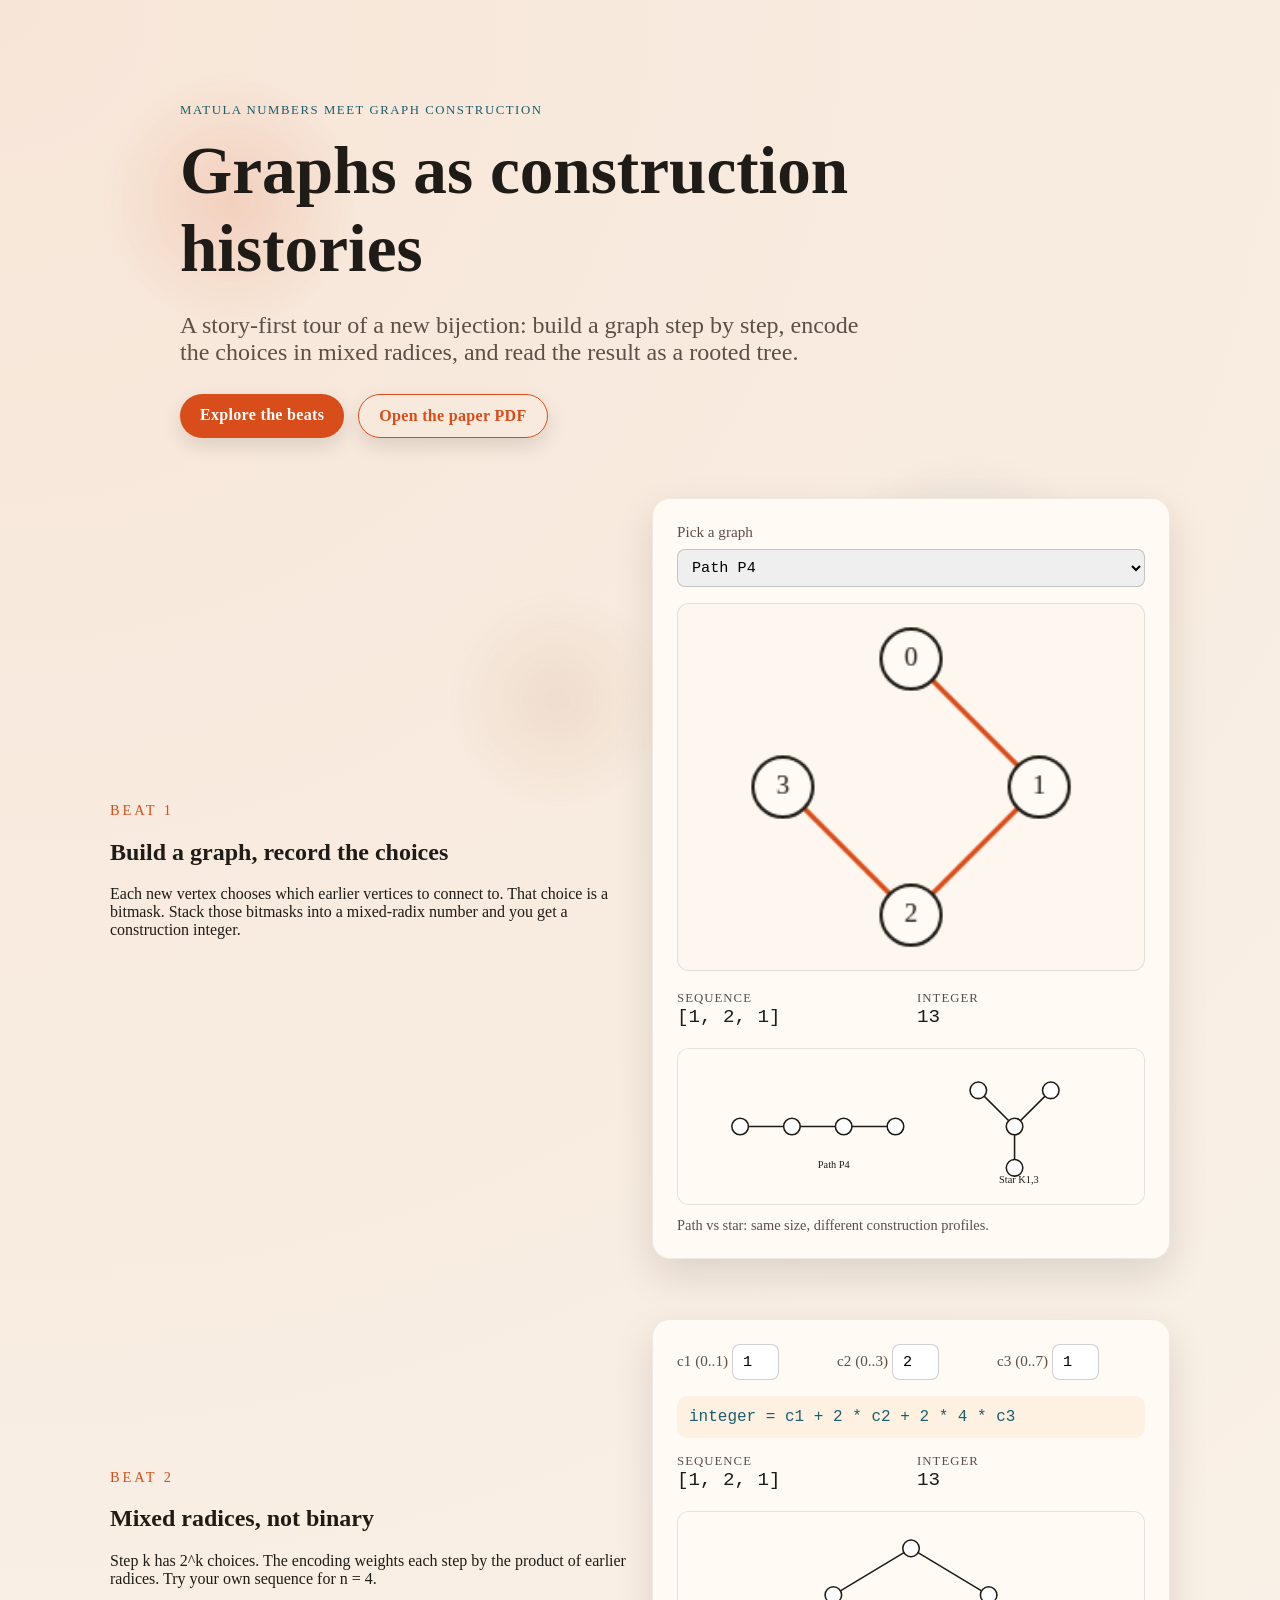
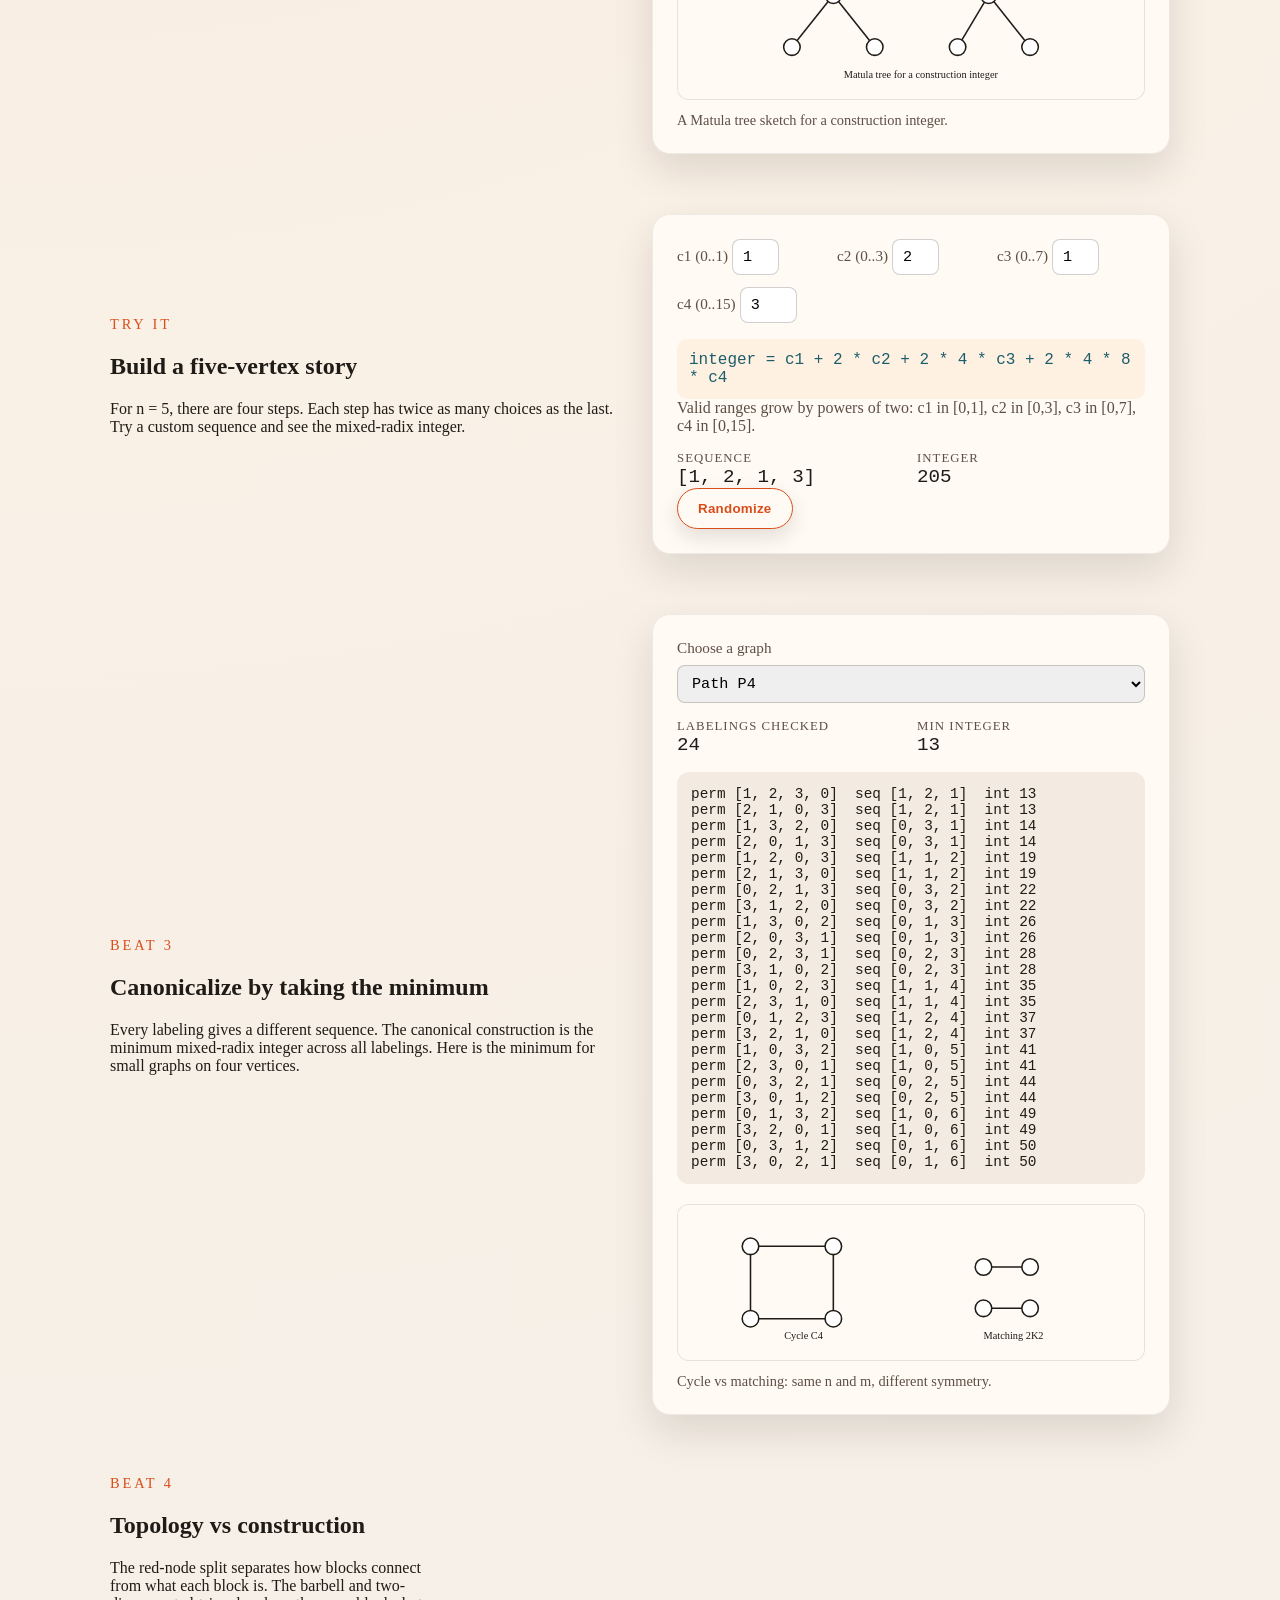
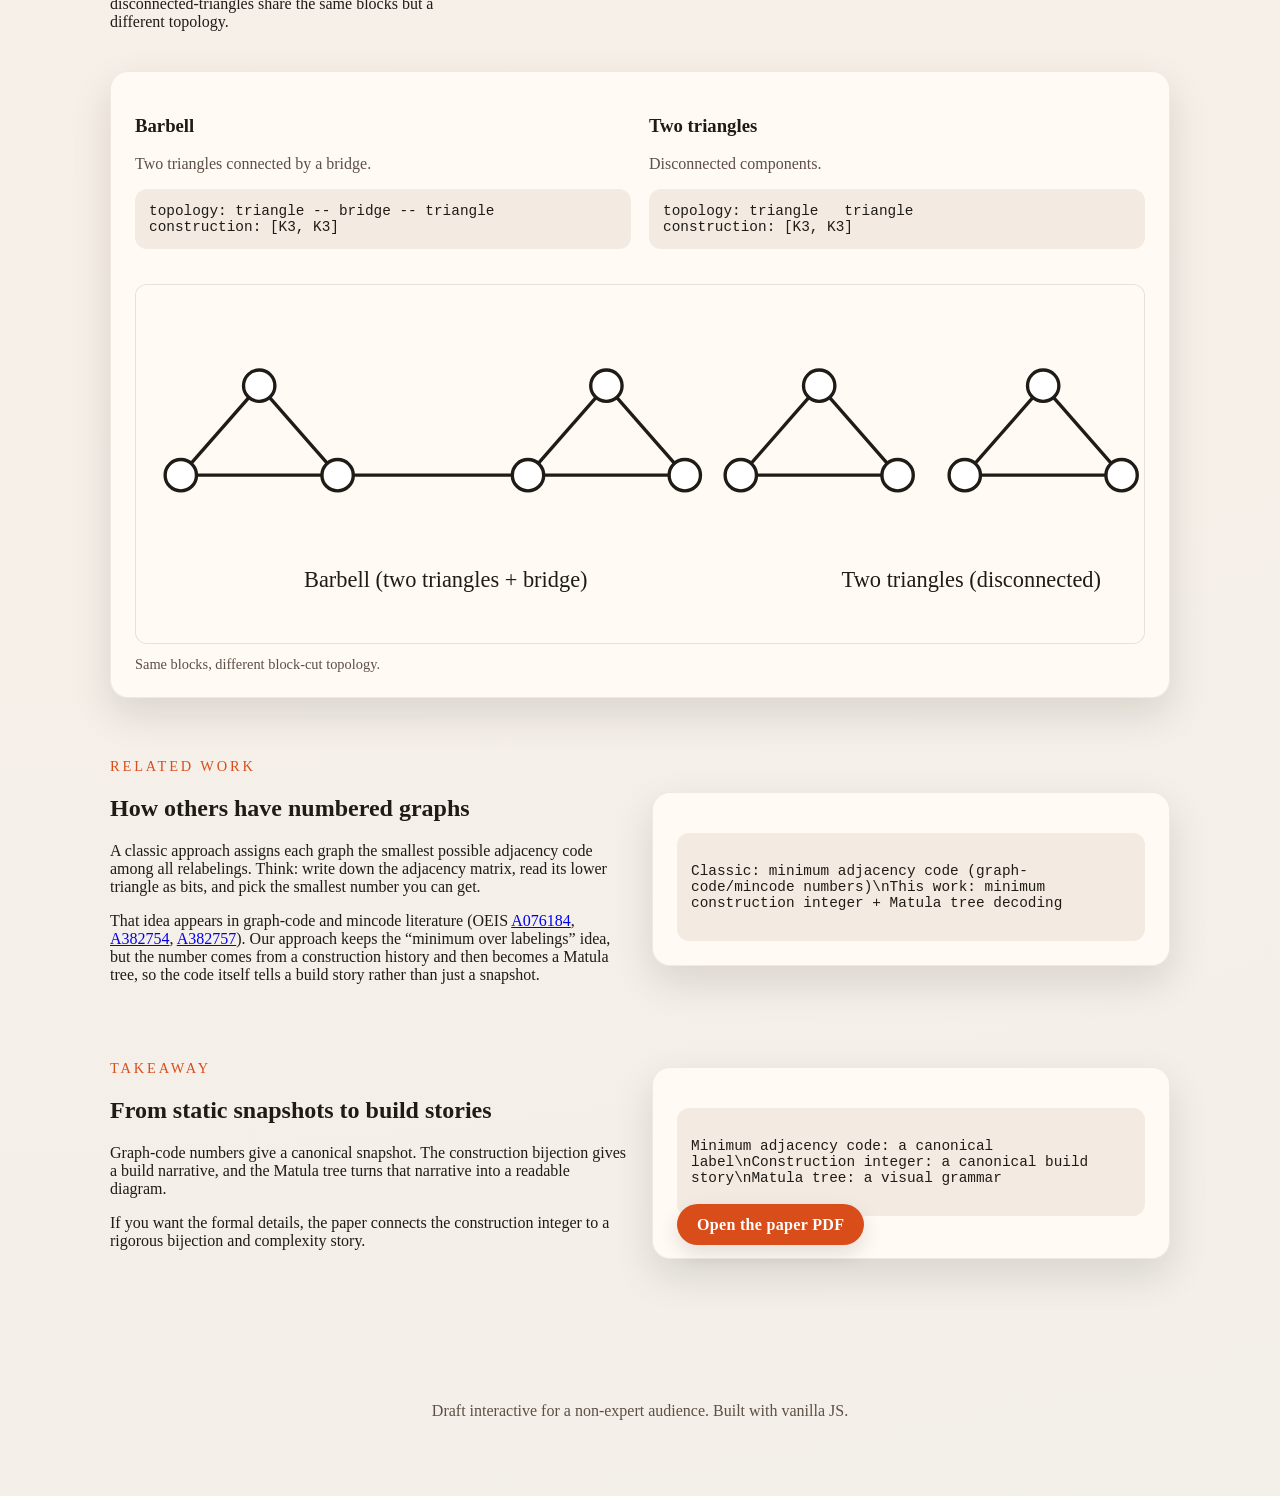
==== interactive/index.html @ 63966258 "Add paper/interactive drafts and OEIS tooling notes Co-Authored-By: Claude Opus 4.5 <noreply@anthrop" ====
<!doctype html>
<html lang="en">
<head>
  <meta charset="utf-8" />
  <meta name="viewport" content="width=device-width, initial-scale=1" />
  <title>Graphs as Construction Histories</title>
  <link rel="stylesheet" href="styles.css" />
</head>
<body>
  <div class="ambient">
    <span class="orb orb-a"></span>
    <span class="orb orb-b"></span>
    <span class="orb orb-c"></span>
  </div>

  <header class="hero">
    <div class="hero-inner">
      <p class="eyebrow">Matula numbers meet graph construction</p>
      <h1>Graphs as construction histories</h1>
      <p class="lead">
        A story-first tour of a new bijection: build a graph step by step,
        encode the choices in mixed radices, and read the result as a rooted tree.
      </p>
      <div class="hero-actions">
        <a class="btn" href="#beat-1">Explore the beats</a>
        <a class="btn ghost" href="../paper/main.pdf">Open the paper PDF</a>
      </div>
    </div>
  </header>

  <main>
    <section id="beat-1" class="beat">
      <div class="beat-text">
        <p class="beat-tag">Beat 1</p>
        <h2>Build a graph, record the choices</h2>
        <p>
          Each new vertex chooses which earlier vertices to connect to. That choice
          is a bitmask. Stack those bitmasks into a mixed-radix number and you get
          a construction integer.
        </p>
      </div>
      <div class="beat-card">
        <div class="control-row">
          <label for="graphSelect">Pick a graph</label>
          <select id="graphSelect"></select>
        </div>
        <canvas id="graphCanvas" width="280" height="220"></canvas>
        <div class="stat-grid">
          <div>
            <span class="stat-label">Sequence</span>
            <span id="seqDisplay" class="stat-value"></span>
          </div>
          <div>
            <span class="stat-label">Integer</span>
            <span id="intDisplay" class="stat-value"></span>
          </div>
        </div>
        <figure class="figure">
          <img src="../figures/path-star.svg" alt="Path P4 versus star K1,3" />
          <figcaption>Path vs star: same size, different construction profiles.</figcaption>
        </figure>
      </div>
    </section>

    <section class="beat">
      <div class="beat-text">
        <p class="beat-tag">Beat 2</p>
        <h2>Mixed radices, not binary</h2>
        <p>
          Step k has 2^k choices. The encoding weights each step by the product
          of earlier radices. Try your own sequence for n = 4.
        </p>
      </div>
      <div class="beat-card">
        <div class="control-row split">
          <div>
            <label for="c1">c1 (0..1)</label>
            <input id="c1" type="number" min="0" max="1" value="1" />
          </div>
          <div>
            <label for="c2">c2 (0..3)</label>
            <input id="c2" type="number" min="0" max="3" value="2" />
          </div>
          <div>
            <label for="c3">c3 (0..7)</label>
            <input id="c3" type="number" min="0" max="7" value="1" />
          </div>
        </div>
        <div class="formula">
          integer = c1 + 2 * c2 + 2 * 4 * c3
        </div>
        <div class="stat-grid">
          <div>
            <span class="stat-label">Sequence</span>
            <span id="customSeq" class="stat-value"></span>
          </div>
          <div>
            <span class="stat-label">Integer</span>
            <span id="customInt" class="stat-value"></span>
          </div>
        </div>
        <figure class="figure">
          <img src="../figures/matula-tree.svg" alt="Matula tree sketch" />
          <figcaption>A Matula tree sketch for a construction integer.</figcaption>
        </figure>
      </div>
    </section>

    <section class="beat">
      <div class="beat-text">
        <p class="beat-tag">Try It</p>
        <h2>Build a five-vertex story</h2>
        <p>
          For n = 5, there are four steps. Each step has twice as many choices as
          the last. Try a custom sequence and see the mixed-radix integer.
        </p>
      </div>
      <div class="beat-card">
        <div class="control-row split">
          <div>
            <label for="d1">c1 (0..1)</label>
            <input id="d1" type="number" min="0" max="1" value="1" />
          </div>
          <div>
            <label for="d2">c2 (0..3)</label>
            <input id="d2" type="number" min="0" max="3" value="2" />
          </div>
          <div>
            <label for="d3">c3 (0..7)</label>
            <input id="d3" type="number" min="0" max="7" value="1" />
          </div>
          <div>
            <label for="d4">c4 (0..15)</label>
            <input id="d4" type="number" min="0" max="15" value="3" />
          </div>
        </div>
        <div class="formula">
          integer = c1 + 2 * c2 + 2 * 4 * c3 + 2 * 4 * 8 * c4
        </div>
        <p class="mini">
          Valid ranges grow by powers of two: c1 in [0,1], c2 in [0,3], c3 in [0,7], c4 in [0,15].
        </p>
        <div class="stat-grid">
          <div>
            <span class="stat-label">Sequence</span>
            <span id="customSeq5" class="stat-value"></span>
          </div>
          <div>
            <span class="stat-label">Integer</span>
            <span id="customInt5" class="stat-value"></span>
          </div>
        </div>
        <button class="btn ghost" id="randomize5" type="button">Randomize</button>
      </div>
    </section>

    <section class="beat">
      <div class="beat-text">
        <p class="beat-tag">Beat 3</p>
        <h2>Canonicalize by taking the minimum</h2>
        <p>
          Every labeling gives a different sequence. The canonical construction is
          the minimum mixed-radix integer across all labelings. Here is the minimum
          for small graphs on four vertices.
        </p>
      </div>
      <div class="beat-card">
        <div class="control-row">
          <label for="canonSelect">Choose a graph</label>
          <select id="canonSelect"></select>
        </div>
        <div class="stat-grid">
          <div>
            <span class="stat-label">Labelings checked</span>
            <span id="canonCount" class="stat-value"></span>
          </div>
          <div>
            <span class="stat-label">Min integer</span>
            <span id="canonMin" class="stat-value"></span>
          </div>
        </div>
        <div class="mono-panel" id="canonSeqs"></div>
        <figure class="figure">
          <img src="../figures/cycle-matching.svg" alt="Cycle C4 versus matching 2K2" />
          <figcaption>Cycle vs matching: same n and m, different symmetry.</figcaption>
        </figure>
      </div>
    </section>

    <section class="beat">
      <div class="beat-text">
        <p class="beat-tag">Beat 4</p>
        <h2>Topology vs construction</h2>
        <p>
          The red-node split separates how blocks connect from what each block is.
          The barbell and two-disconnected-triangles share the same blocks but a
          different topology.
        </p>
      </div>
      <div class="beat-card wide">
        <div class="split-panel">
          <div>
            <h3>Barbell</h3>
            <p class="mini">Two triangles connected by a bridge.</p>
            <pre class="mono-panel">topology: triangle -- bridge -- triangle
construction: [K3, K3]</pre>
          </div>
          <div>
            <h3>Two triangles</h3>
            <p class="mini">Disconnected components.</p>
            <pre class="mono-panel">topology: triangle   triangle
construction: [K3, K3]</pre>
          </div>
        </div>
        <figure class="figure">
          <img src="../figures/barbell-two-triangles.svg" alt="Barbell versus two disconnected triangles" />
          <figcaption>Same blocks, different block-cut topology.</figcaption>
        </figure>
      </div>
    </section>

    <section class="beat">
      <div class="beat-text">
        <p class="beat-tag">Related Work</p>
        <h2>How others have numbered graphs</h2>
        <p>
          A classic approach assigns each graph the smallest possible adjacency
          code among all relabelings. Think: write down the adjacency matrix, read
          its lower triangle as bits, and pick the smallest number you can get.
        </p>
        <p>
          That idea appears in graph-code and mincode literature (OEIS
          <a href="https://oeis.org/A076184">A076184</a>,
          <a href="https://oeis.org/A382754">A382754</a>,
          <a href="https://oeis.org/A382757">A382757</a>). Our approach
          keeps the “minimum over labelings” idea, but the number comes from a
          construction history and then becomes a Matula tree, so the code itself
          tells a build story rather than just a snapshot.
        </p>
      </div>
      <div class="beat-card">
        <div class="mono-panel">
Classic: minimum adjacency code (graph-code/mincode numbers)\nThis work: minimum construction integer + Matula tree decoding
        </div>
      </div>
    </section>

    <section class="beat">
      <div class="beat-text">
        <p class="beat-tag">Takeaway</p>
        <h2>From static snapshots to build stories</h2>
        <p>
          Graph-code numbers give a canonical snapshot. The construction
          bijection gives a build narrative, and the Matula tree turns that
          narrative into a readable diagram.
        </p>
        <p>
          If you want the formal details, the paper connects the construction
          integer to a rigorous bijection and complexity story.
        </p>
      </div>
      <div class="beat-card">
        <div class="mono-panel">
Minimum adjacency code: a canonical label\nConstruction integer: a canonical build story\nMatula tree: a visual grammar
        </div>
        <a class="btn" href="../paper/main.pdf">Open the paper PDF</a>
      </div>
    </section>
  </main>

  <footer class="footer">
    <p>Draft interactive for a non-expert audience. Built with vanilla JS.</p>
  </footer>

  <script src="app.js"></script>
</body>
</html>
---- interactive/styles.css ----
:root {
  --ink: #1f1b16;
  --muted: #5d4f45;
  --accent: #d94d1a;
  --accent-2: #1b5e6b;
  --paper: #f8f2ea;
  --card: #fffaf4;
  --shadow: rgba(24, 18, 12, 0.12);
}

* {
  box-sizing: border-box;
}

body {
  margin: 0;
  font-family: "Cormorant Garamond", "Garamond", "Palatino Linotype", "Book Antiqua", serif;
  color: var(--ink);
  background: radial-gradient(circle at top left, #f7e6d8 0%, #f9f0e6 40%, #f3efe9 100%);
}

.ambient {
  position: fixed;
  inset: 0;
  pointer-events: none;
  z-index: -1;
}

.orb {
  position: absolute;
  border-radius: 50%;
  filter: blur(6px);
  opacity: 0.6;
  animation: float 12s ease-in-out infinite;
}

.orb-a {
  width: 260px;
  height: 260px;
  top: 8%;
  left: 8%;
  background: radial-gradient(circle, rgba(217, 77, 26, 0.25), transparent 70%);
}

.orb-b {
  width: 320px;
  height: 320px;
  top: 50%;
  right: 12%;
  background: radial-gradient(circle, rgba(27, 94, 107, 0.2), transparent 70%);
  animation-delay: -3s;
}

.orb-c {
  width: 220px;
  height: 220px;
  bottom: 10%;
  left: 35%;
  background: radial-gradient(circle, rgba(175, 128, 88, 0.2), transparent 70%);
  animation-delay: -6s;
}

@keyframes float {
  0%, 100% { transform: translateY(0); }
  50% { transform: translateY(-18px); }
}

.hero {
  padding: 90px 20px 60px;
  display: flex;
  justify-content: center;
}

.hero-inner {
  max-width: 920px;
  text-align: left;
}

.eyebrow {
  letter-spacing: 0.12em;
  text-transform: uppercase;
  font-size: 0.8rem;
  color: var(--accent-2);
  margin-bottom: 14px;
}

h1 {
  font-size: clamp(2.6rem, 6vw, 4.2rem);
  margin: 0 0 18px;
}

.lead {
  font-size: clamp(1.1rem, 2.2vw, 1.5rem);
  color: var(--muted);
  max-width: 700px;
}

.hero-actions {
  margin-top: 28px;
  display: flex;
  gap: 14px;
  flex-wrap: wrap;
}

.btn {
  background: var(--accent);
  color: white;
  text-decoration: none;
  padding: 12px 20px;
  border-radius: 999px;
  font-weight: 600;
  letter-spacing: 0.02em;
  box-shadow: 0 8px 20px var(--shadow);
}

.btn.ghost {
  background: transparent;
  color: var(--accent);
  border: 1px solid var(--accent);
}

main {
  max-width: 1100px;
  margin: 0 auto;
  padding: 0 20px 80px;
  display: grid;
  gap: 60px;
}

.beat {
  display: grid;
  gap: 24px;
  grid-template-columns: repeat(auto-fit, minmax(280px, 1fr));
  align-items: center;
}

.beat-tag {
  font-size: 0.9rem;
  text-transform: uppercase;
  letter-spacing: 0.2em;
  color: var(--accent);
  margin: 0 0 8px;
}

.beat-card {
  background: var(--card);
  padding: 24px;
  border-radius: 18px;
  box-shadow: 0 16px 40px var(--shadow);
  border: 1px solid rgba(55, 40, 30, 0.08);
}

.beat-card.wide {
  grid-column: 1 / -1;
}

.control-row {
  display: flex;
  flex-direction: column;
  gap: 8px;
  margin-bottom: 16px;
}

.control-row.split {
  display: grid;
  grid-template-columns: repeat(auto-fit, minmax(120px, 1fr));
  gap: 12px;
}

label {
  font-size: 0.95rem;
  color: var(--muted);
}

select, input {
  padding: 8px 10px;
  border-radius: 8px;
  border: 1px solid rgba(28, 20, 14, 0.2);
  font-family: "Courier New", "Courier", monospace;
  font-size: 0.95rem;
}

canvas {
  width: 100%;
  border-radius: 12px;
  background: #fef7ef;
  border: 1px solid rgba(55, 40, 30, 0.12);
}

.stat-grid {
  display: grid;
  grid-template-columns: repeat(auto-fit, minmax(140px, 1fr));
  gap: 12px;
  margin-top: 16px;
}

.stat-label {
  display: block;
  font-size: 0.8rem;
  color: var(--muted);
  text-transform: uppercase;
  letter-spacing: 0.08em;
}

.stat-value {
  font-size: 1.2rem;
  font-family: "Courier New", "Courier", monospace;
}

.formula {
  padding: 12px;
  background: #fff1e2;
  border-radius: 10px;
  font-family: "Courier New", "Courier", monospace;
  color: var(--accent-2);
}

.mono-panel {
  margin-top: 16px;
  padding: 14px;
  background: #f3ebe2;
  border-radius: 12px;
  font-family: "Courier New", "Courier", monospace;
  font-size: 0.9rem;
  white-space: pre-wrap;
}

.figure {
  margin: 20px 0 0;
}

.figure img {
  width: 100%;
  border-radius: 12px;
  border: 1px solid rgba(55, 40, 30, 0.12);
  background: #fffaf4;
}

.figure figcaption {
  margin-top: 8px;
  font-size: 0.9rem;
  color: var(--muted);
}

.split-panel {
  display: grid;
  grid-template-columns: repeat(auto-fit, minmax(220px, 1fr));
  gap: 18px;
}

.mini {
  color: var(--muted);
  margin-top: 0;
}

.footer {
  padding: 40px 20px 60px;
  text-align: center;
  color: var(--muted);
}

@media (max-width: 720px) {
  .hero {
    padding: 70px 20px 40px;
  }
  .hero-actions {
    flex-direction: column;
    align-items: flex-start;
  }
}
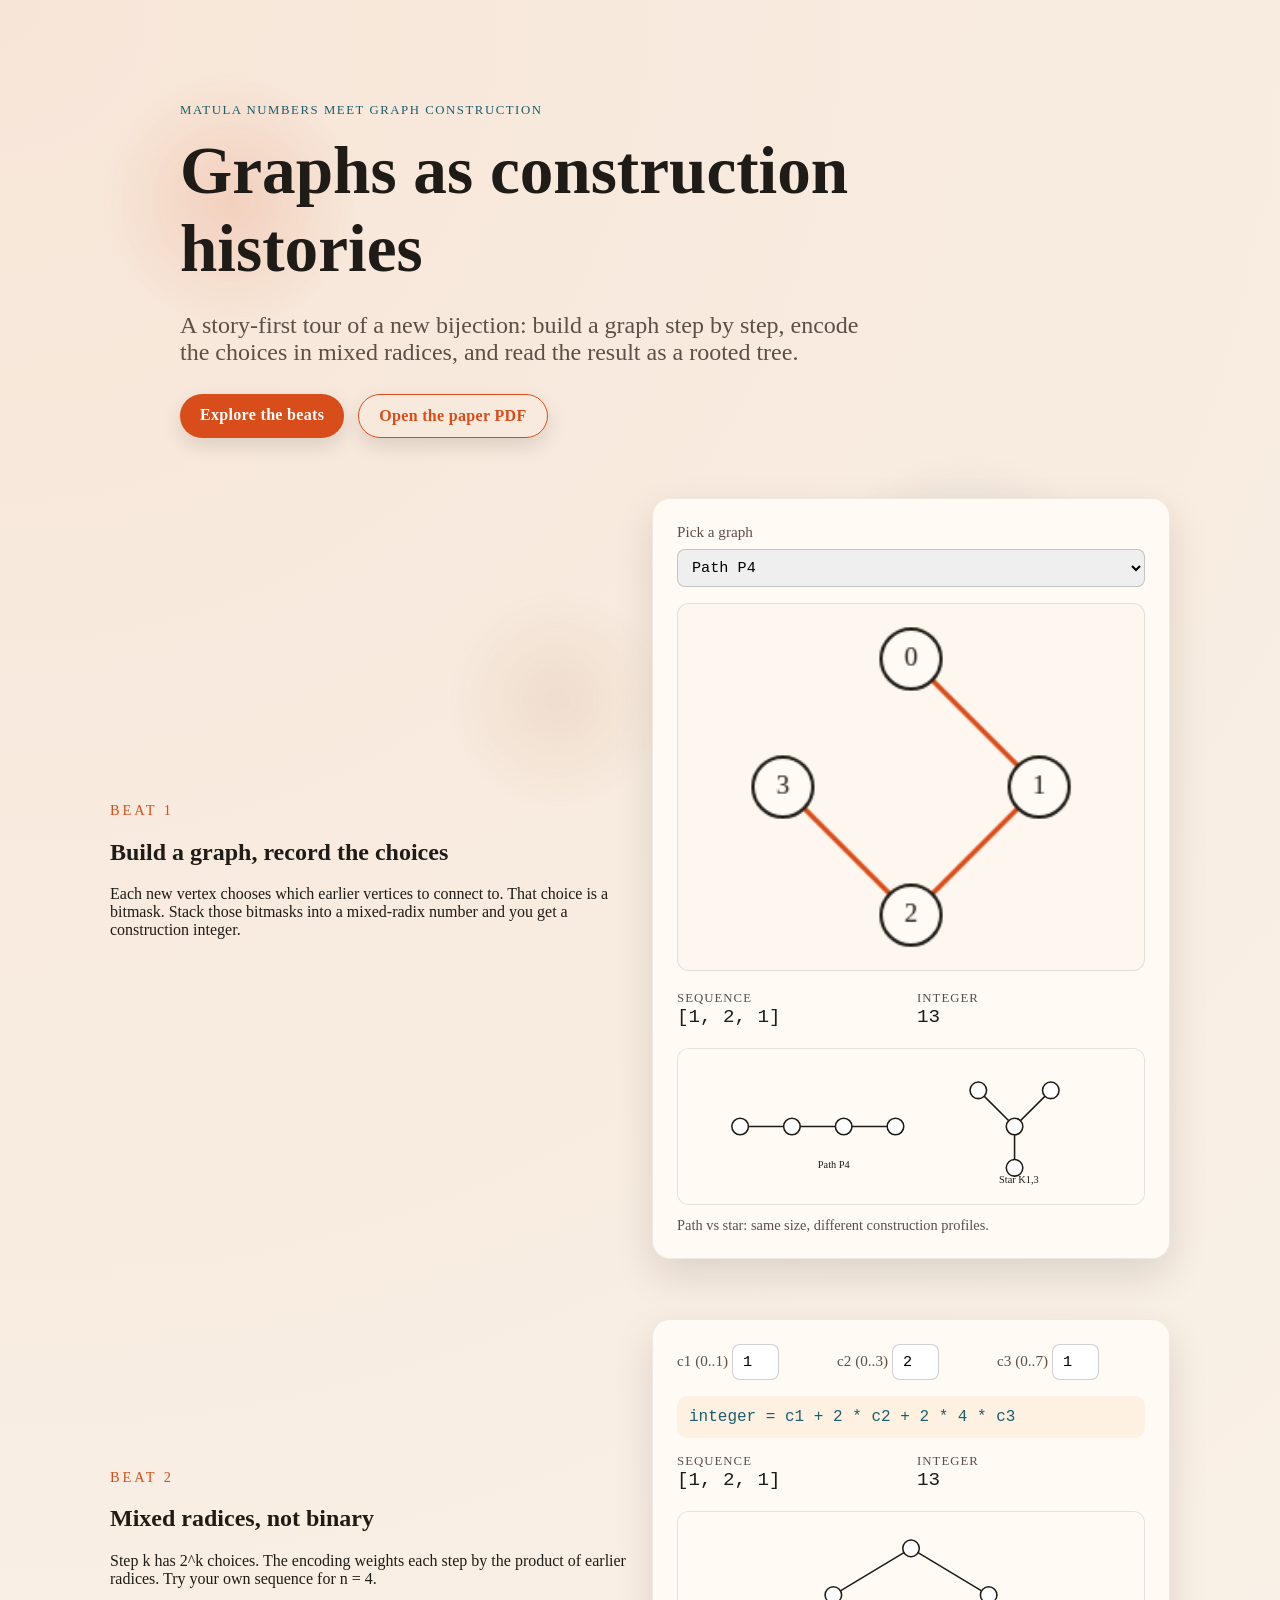
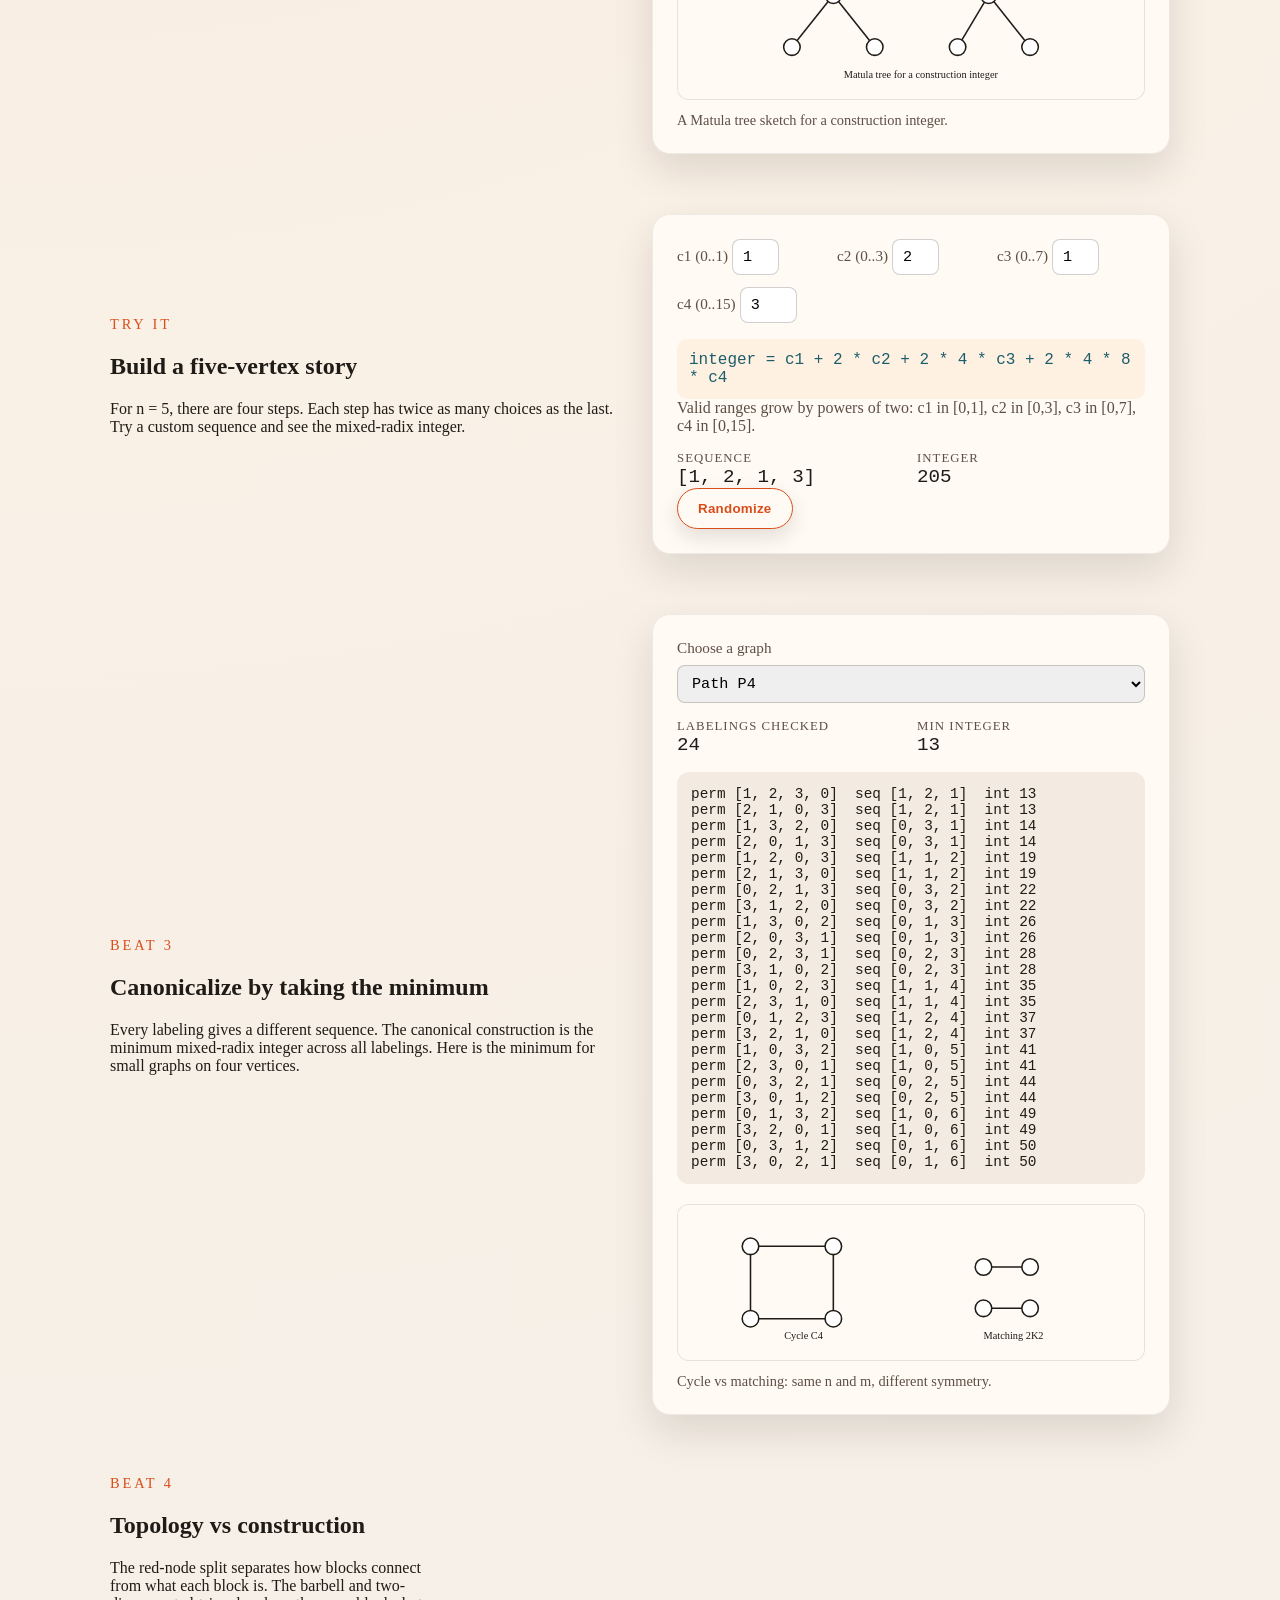
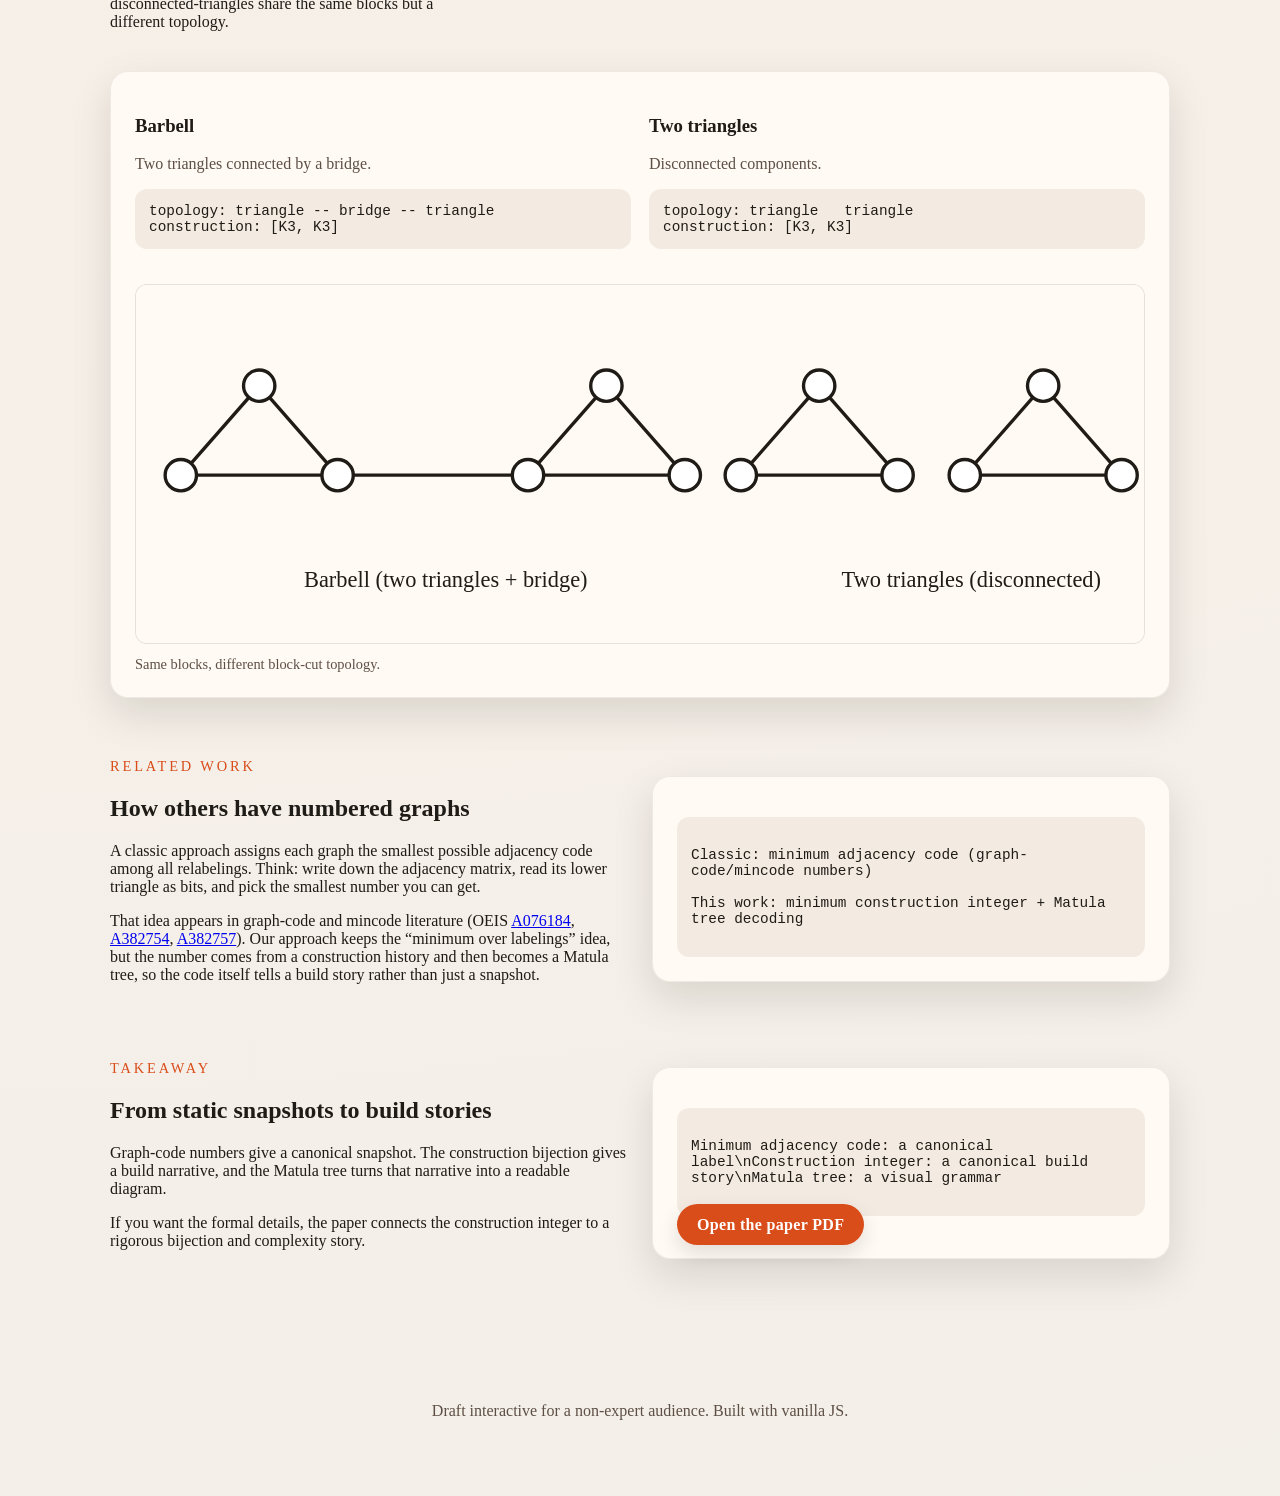
==== commit b4e1a070: "Address review feedback: clarify per-n bijection, add examples, fix figures - Clarify bijection is p" ====
--- a/interactive/index.html
+++ b/interactive/index.html
@@ -240,7 +240,8 @@
       </div>
       <div class="beat-card">
         <div class="mono-panel">
-Classic: minimum adjacency code (graph-code/mincode numbers)\nThis work: minimum construction integer + Matula tree decoding
+Classic: minimum adjacency code (graph-code/mincode numbers)<br />
+This work: minimum construction integer + Matula tree decoding
         </div>
       </div>
     </section>
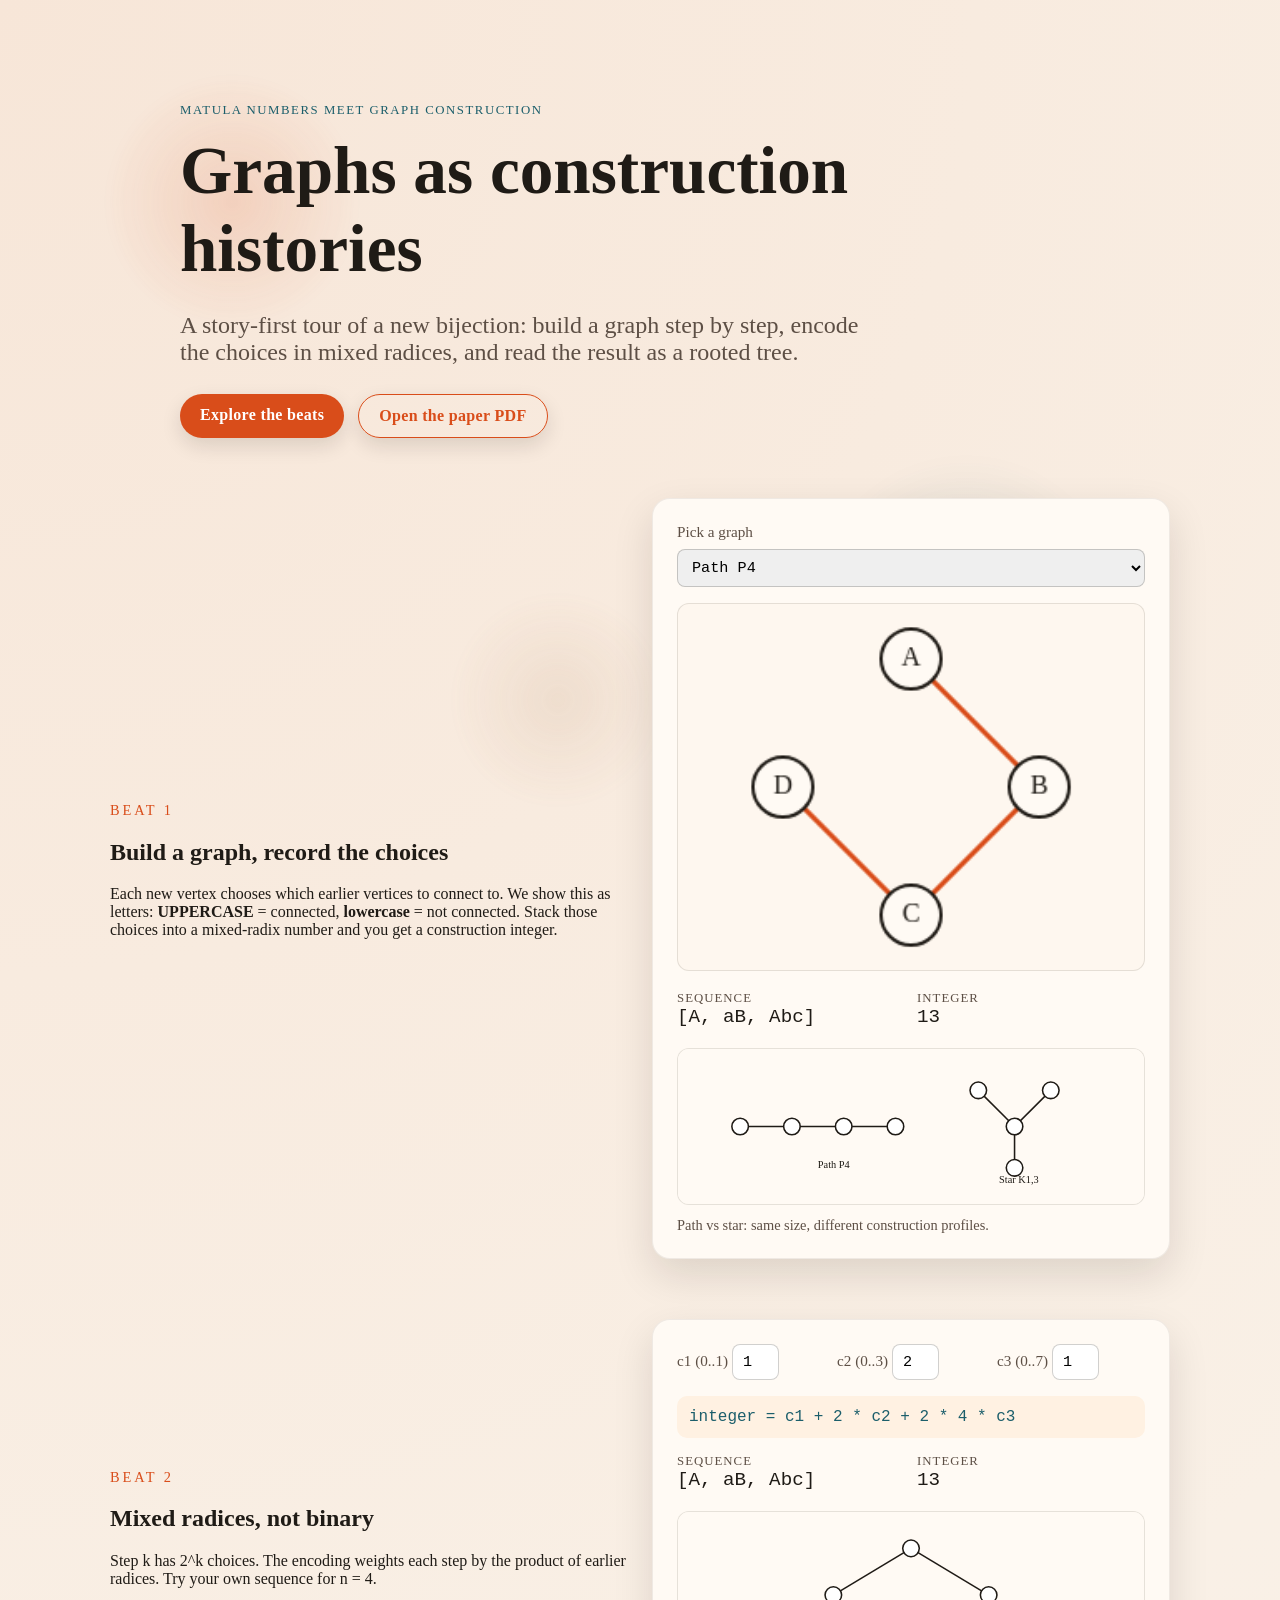
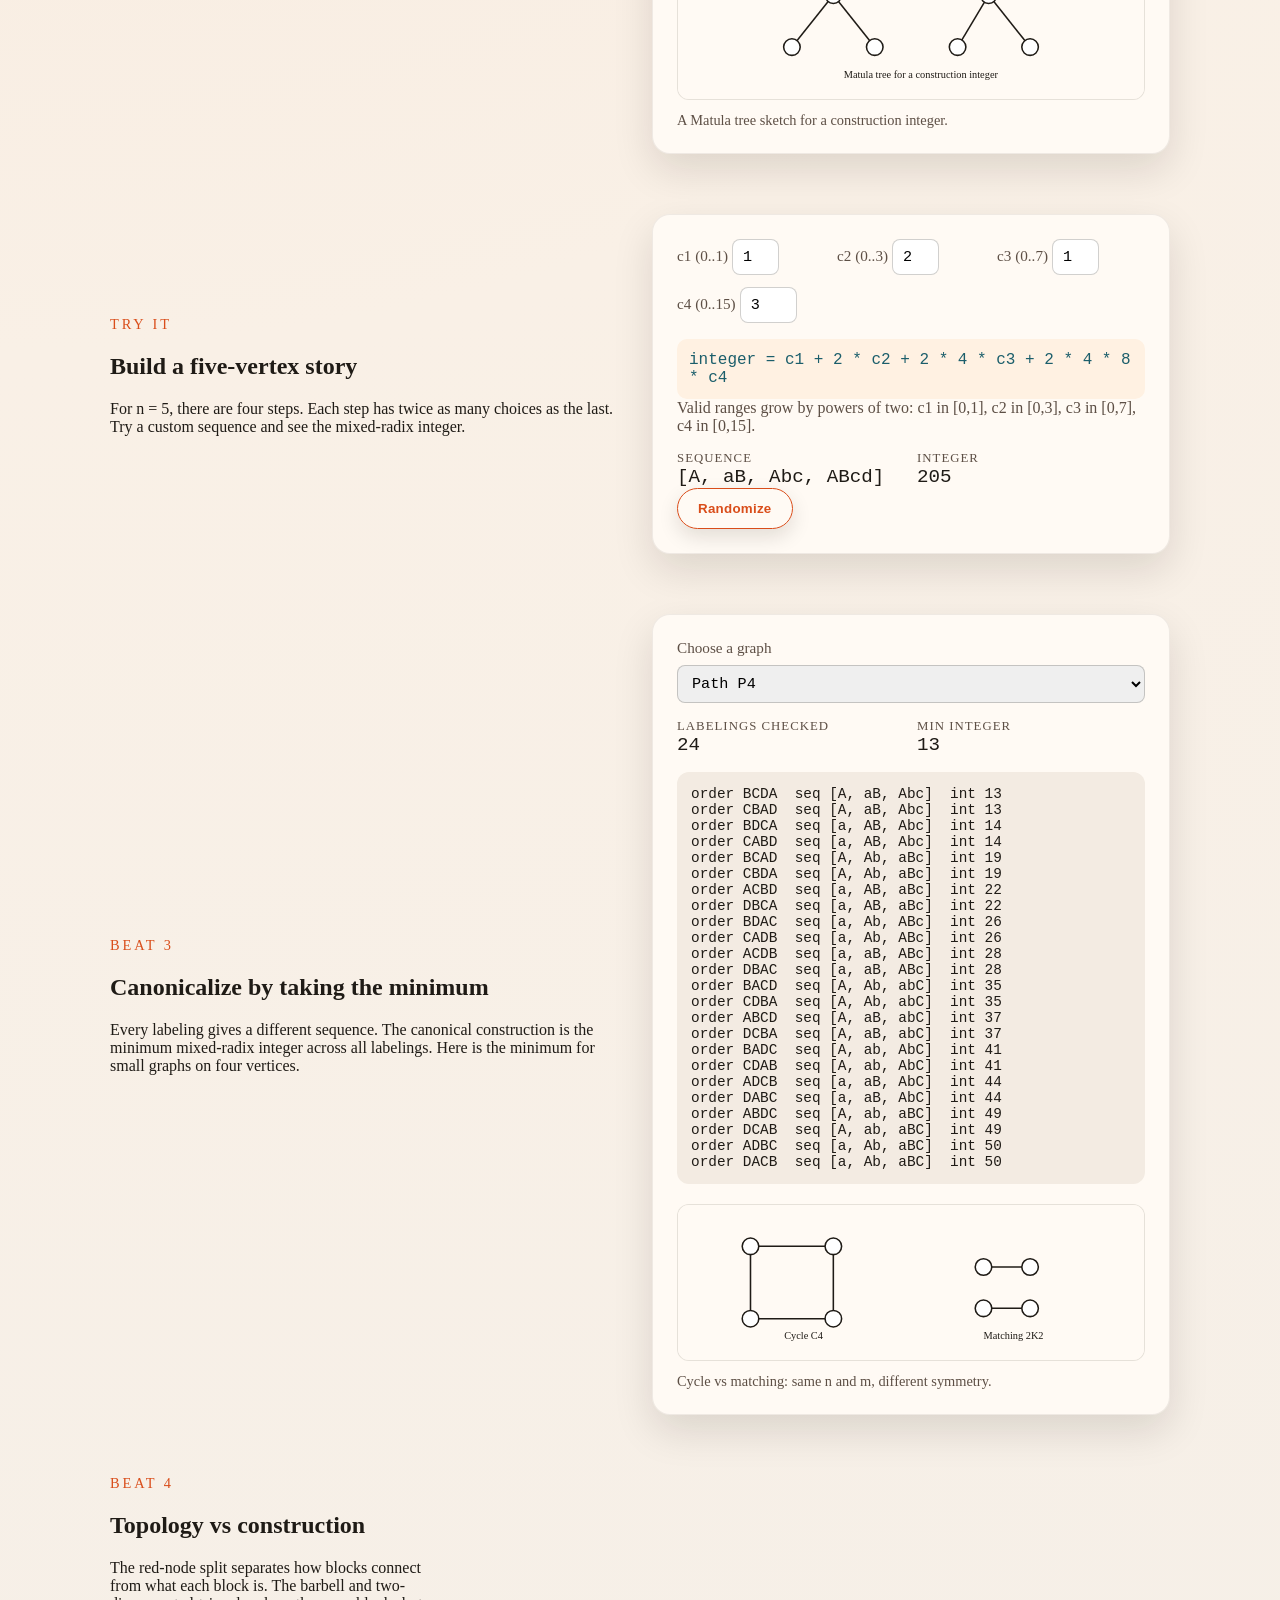
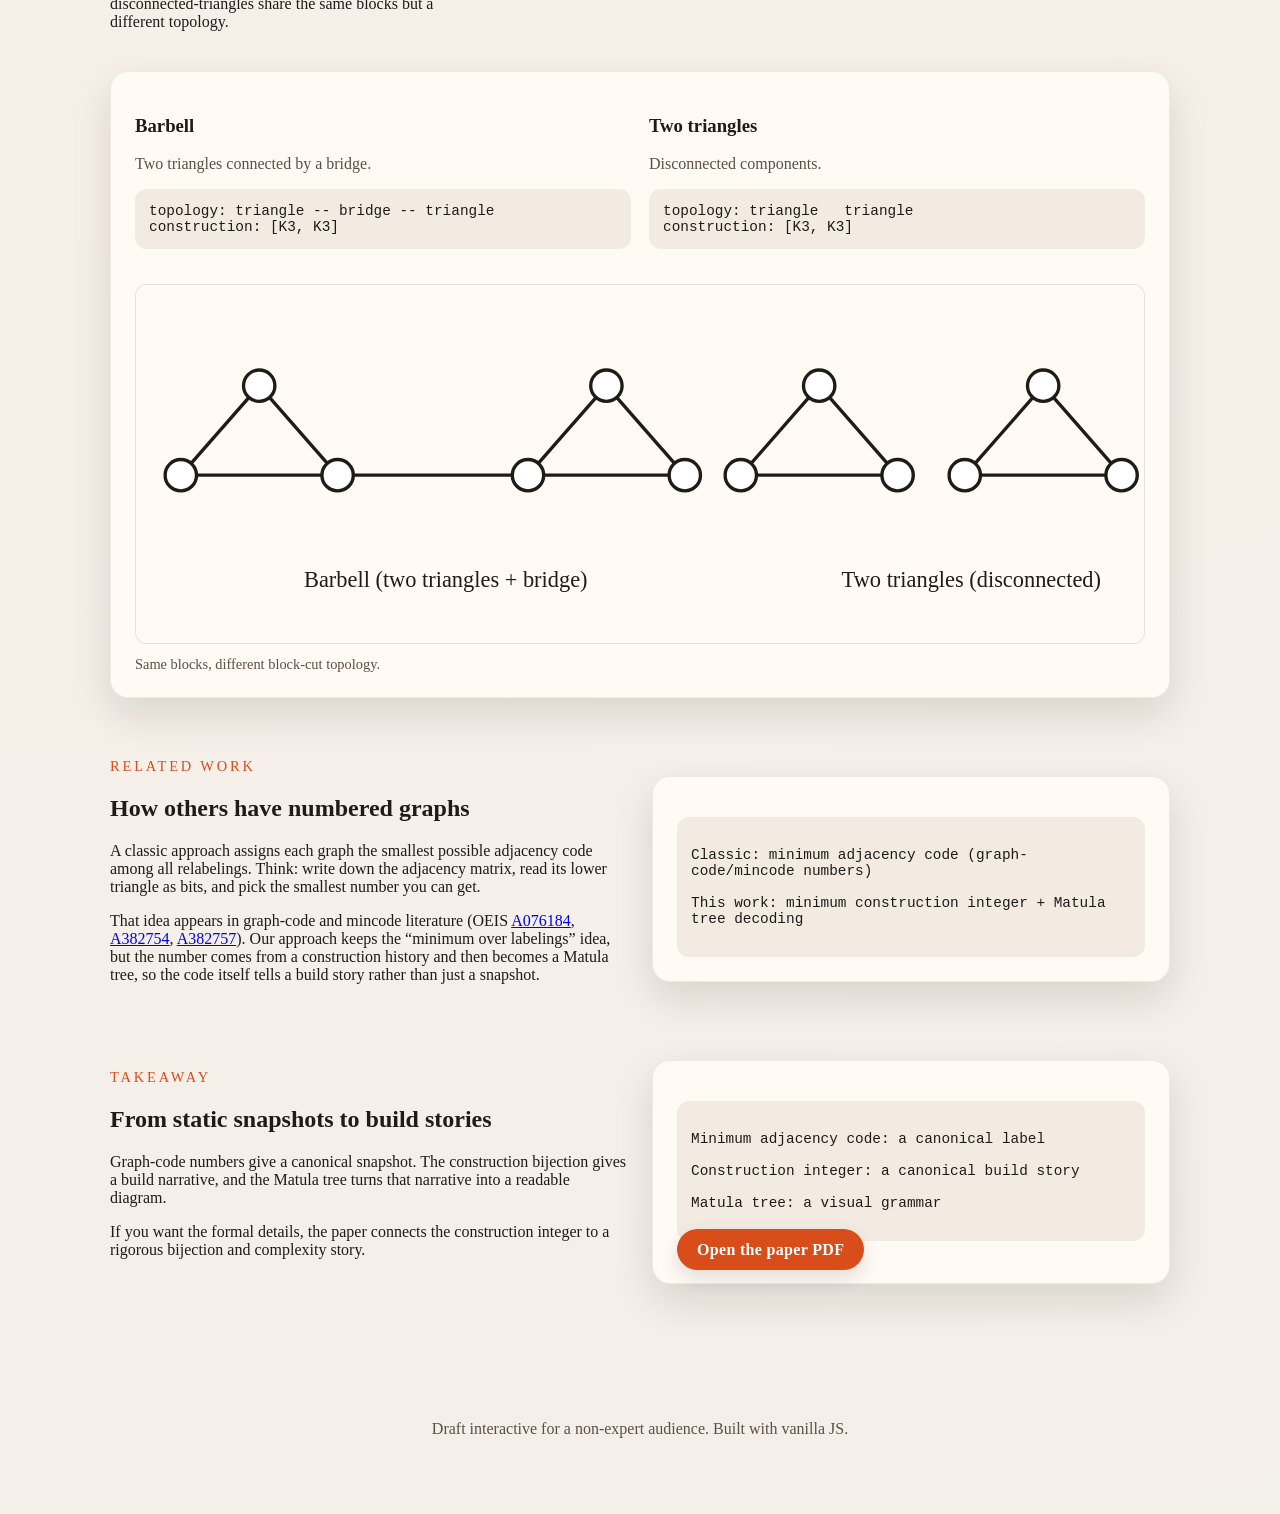
==== commit 295b30ad: "Use letter notation for construction sequences in interactive - Nodes labeled A, B, C, D instead of " ====
--- a/interactive/index.html
+++ b/interactive/index.html
@@ -34,9 +34,9 @@
         <p class="beat-tag">Beat 1</p>
         <h2>Build a graph, record the choices</h2>
         <p>
-          Each new vertex chooses which earlier vertices to connect to. That choice
-          is a bitmask. Stack those bitmasks into a mixed-radix number and you get
-          a construction integer.
+          Each new vertex chooses which earlier vertices to connect to. We show this
+          as letters: <strong>UPPERCASE</strong> = connected, <strong>lowercase</strong> = not connected.
+          Stack those choices into a mixed-radix number and you get a construction integer.
         </p>
       </div>
       <div class="beat-card">
@@ -262,7 +262,9 @@
       </div>
       <div class="beat-card">
         <div class="mono-panel">
-Minimum adjacency code: a canonical label\nConstruction integer: a canonical build story\nMatula tree: a visual grammar
+Minimum adjacency code: a canonical label<br />
+Construction integer: a canonical build story<br />
+Matula tree: a visual grammar
         </div>
         <a class="btn" href="../paper/main.pdf">Open the paper PDF</a>
       </div>
